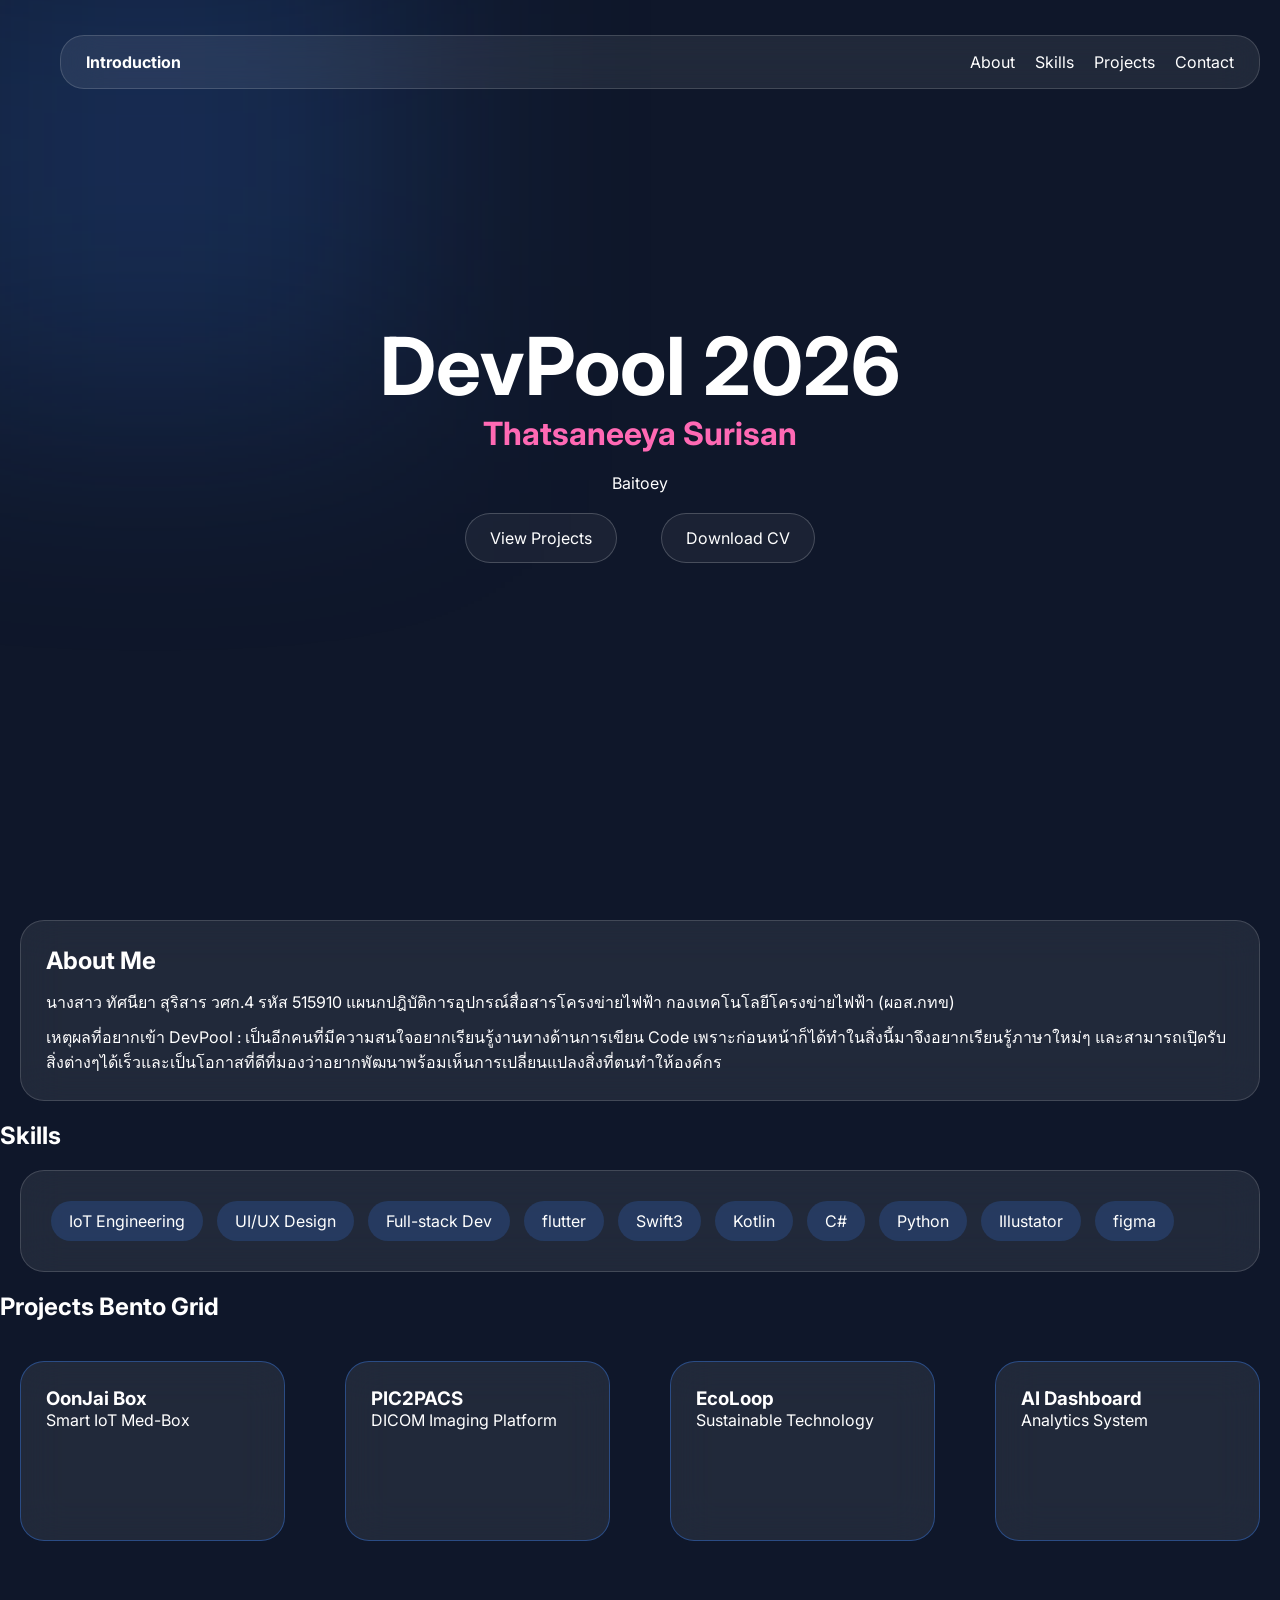
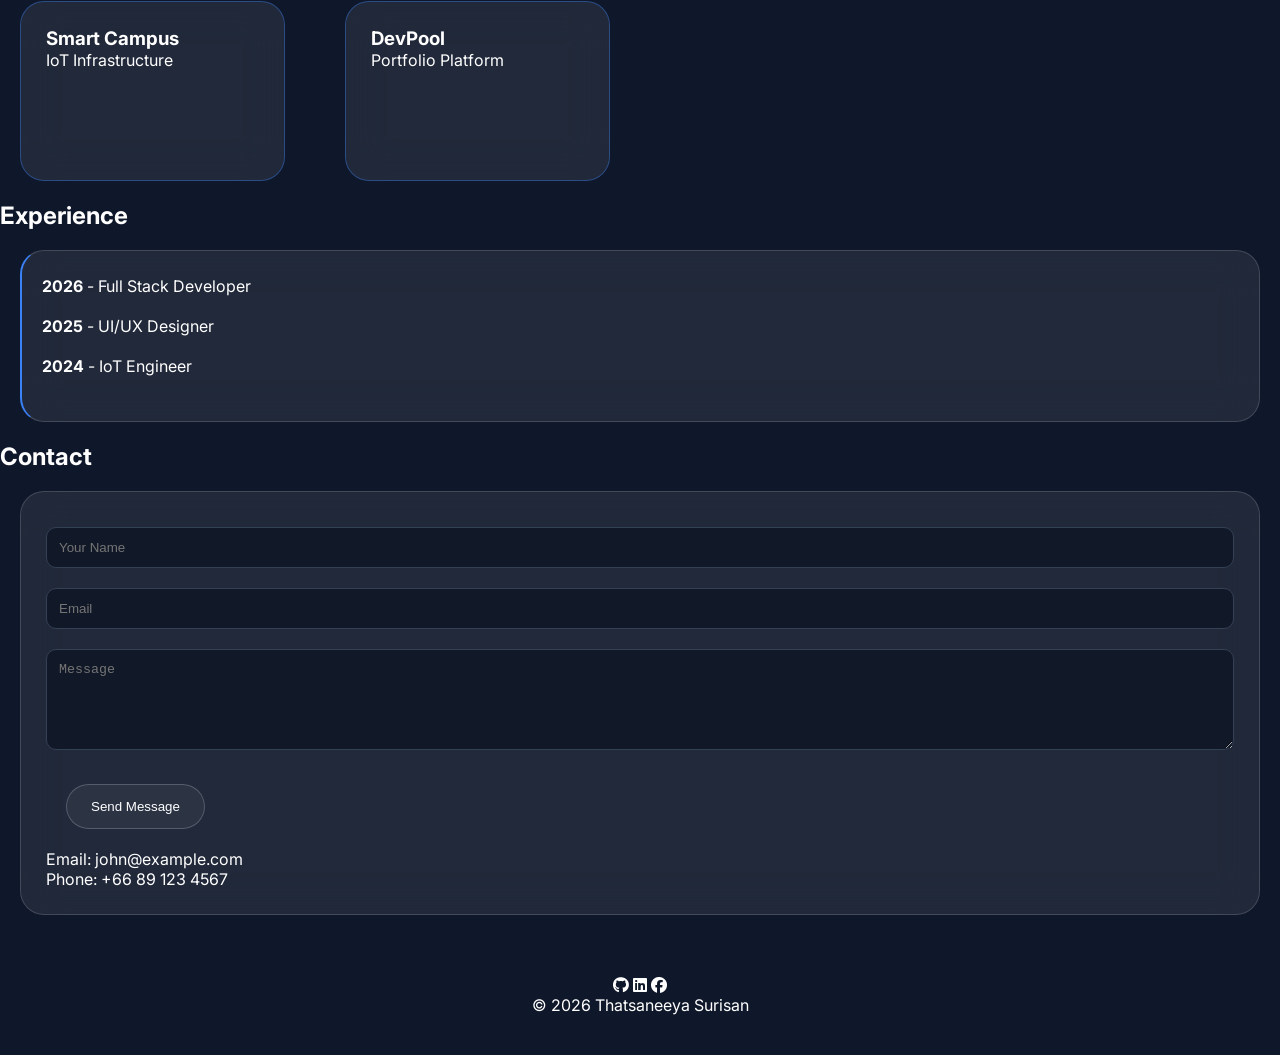
==== index.html @ 65858162 "separate file" ====
<!DOCTYPE html>
<html lang="en">
<head>
    <meta charset="UTF-8">
    <meta name="viewport" content="width=device-width, initial-scale=1.0">
    <title>Thatsaneeya Surisan | DevPool 2026</title>  
    <meta name="description" content="Professional Portfolio Website - Thatsaneeya Surisan">
    <meta property="og:title" content="Devpool 2026">
    <meta property="og:description" content="Introduction of Thatsaneeya Surisan">

    <link href="https://fonts.googleapis.com/css2?family=Inter:wght@300;400;500;600;700;800&display=swap" rel="stylesheet">
    <link rel="stylesheet" href="https://cdnjs.cloudflare.com/ajax/libs/font-awesome/6.5.2/css/all.min.css">
    <link rel="stylesheet" href="css/style.css">
</head>
<body>
    <nav class="glass">
       <div><b>Introduction</b></div>
            <ul>
            <li><a href="#about">About</a></li>
            <li><a href="#skills">Skills</a></li>
            <li><a href="#projects">Projects</a></li>
            <li><a href="#contact">Contact</a></li>
            </ul>
    </nav>
    <section class="hero">
        <div><h1>DevPool 2026</h1>
        <h2 id="typing"></h2>
        <p style="margin-top:20px">Baitoey</p>
        <a class="btn" href="#projects">View Projects</a>
        <a class="btn" href="#">Download CV</a>
    </div>
        
    </section>
    <section id="about" class="reveal">
       <div class="glass card">
    <h2>About Me</h2>
    <p style="margin-top:15px">
    นางสาว ทัศนียา สุริสาร วศก.4 รหัส 515910 แผนกปฎิบัติการอุปกรณ์สื่อสารโครงข่ายไฟฟ้า กองเทคโนโลยีโครงข่ายไฟฟ้า (ผอส.กทข)
    </p>
    <p style="margin-top: 10px;">
    เหตุผลที่อยากเข้า DevPool : เป็นอีกคนที่มีความสนใจอยากเรียนรู้งานทางด้านการเขียน Code เพราะก่อนหน้าก็ได้ทำในสิ่งนี้มาจึงอยากเรียนรู้ภาษาใหม่ๆ และสามารถเปฺิดรับสิ่งต่างๆได้เร็วและเป็นโอกาสที่ดีที่มองว่าอยากพัฒนาพร้อมเห็นการเปลี่ยนแปลงสิ่งที่ตนทำให้องค์กร
    </p>
    </div>
    </section>
    
    <section id="skills" class="reveal">
    <h2>Skills</h2>
    <div class="glass card skills" style="margin-top:20px">
    <span>IoT Engineering</span>
    <span>UI/UX Design</span>
    <span>Full-stack Dev</span>
    <span>flutter</span>
    <span>Swift3</span>
    <span>Kotlin</span>
    <span>C#</span>
    <span>Python</span>
    <span>Illustator</span>
    <span>figma</span>
    </div>
    </section>

    <section id="projects" class="reveal">
    <h2>Projects Bento Grid</h2>
    <div class="grid" style="margin-top:20px">
    <div class="glass card project"><h3>OonJai Box</h3><p>Smart IoT Med-Box</p></div>
    <div class="glass card project"><h3>PIC2PACS</h3><p>DICOM Imaging Platform</p></div>
    <div class="glass card project"><h3>EcoLoop</h3><p>Sustainable Technology</p></div>
    <div class="glass card project"><h3>AI Dashboard</h3><p>Analytics System</p></div>
    <div class="glass card project"><h3>Smart Campus</h3><p>IoT Infrastructure</p></div>
    <div class="glass card project"><h3>DevPool</h3><p>Portfolio Platform</p></div>
    </div>
    </section>

    <section class="reveal">
    <h2>Experience</h2>
    <div class="timeline glass card">
    <div><b>2026</b> - Full Stack Developer</div>
    <div><b>2025</b> - UI/UX Designer</div>
    <div><b>2024</b> - IoT Engineer</div>
    </div>
    </section>

    <section id="contact" class="reveal">
    <h2>Contact</h2>
    <div class="glass card contact">
    <input placeholder="Your Name">
    <input placeholder="Email">
    <textarea rows="5" placeholder="Message"></textarea>
    <button class="btn">Send Message</button>
    <p>Email: john@example.com</p>
    <p>Phone: +66 89 123 4567</p>
    </div>
    </section>

    <footer>
    <i class="fab fa-github"></i>
    <i class="fab fa-linkedin"></i>
    <i class="fab fa-facebook"></i>
    <p>© 2026 Thatsaneeya Surisan</p>
    </footer>

    <button id="topBtn"><i class="fa fa-arrow-up"></i></button>
    <script src="js/script.js"></script>
</body>
</html>
---- css/style.css ----
:root{
--bgblack:#0f172a;
--glass:rgba(255,255,255,.08);
--border:rgba(255,255,255,.15);
--blue:#3b82f6;
--pink:#ff69b4;
--cyan:#22d3ee;
--text:#fff;
}
*{margin:0;padding:0;box-sizing:border-box;scroll-behavior:smoo}
body{
font-family:Inter,sans-serif;
background:var(--bgblack);
color:white;
overflow-x:hidden;
}
body::before{
content:'';
position:fixed;
width:500px;height:500px;
background:rgba(59,130,246,.2);
filter:blur(120px);
top:-100px;left:-100px;
z-index:-1;
}
.glass{
background:var(--glass);
backdrop-filter:blur(20px);
border:1px solid var(--border);
border-radius:24px;
margin:20px;
}
nav{
position:fixed;top:15px;left:50%;
transform:translateX(-50%);
width:min(1200px,95%);
padding:16px 25px;
display:flex;justify-content:space-between;
z-index:999;
}
nav ul{display:flex;gap:20px;list-style:none}
nav a{color:white;text-decoration:none}
<!--intro-->
section{padding:100px 8%}
.hero{min-height:100vh;display:flex;align-items:center;justify-content:center;text-align:center}
.hero h1{font-size:5rem}
.hero h2{font-size:2rem;color:var(--pink)}
.btn{
display:inline-block;
padding:14px 24px;
margin:20px;
border-radius:50px;
text-decoration:none;
color:white;
border:1px solid rgba(255,255,255,.2);
background:rgba(255,255,255,.05);
transition:.3s;
}
.btn:hover{transform:translateY(-4px);box-shadow:0 0 25px var(--pink)}
.grid{
display:grid;
grid-template-columns:repeat(auto-fit,minmax(250px,1fr));
gap:20px;
}
.card{padding:25px}

.skills span{
display:inline-block;
padding:10px 18px;
margin:5px;
border-radius:50px;
background:rgba(59,130,246,.2);
}

.project{
min-height:180px;
border:1px solid rgba(59,130,246,.4);
}
.timeline{border-left:2px solid var(--blue);padding-left:20px}
.timeline div{margin-bottom:20px}

.contact input,.contact textarea{
width:100%;
padding:12px;
margin:10px 0;
background:#111827;
border:1px solid #334155;
color:white;
border-radius:10px;
}
footer{text-align:center;padding:40px}
#topBtn{
position:fixed;
bottom:20px;right:20px;
padding:12px 16px;
border:none;
border-radius:50%;
background:var(--blue);
color:white;
display:none;
cursor:pointer;
}
.reveal{opacity:0;transform:translateY(40px);transition:.8s}
.reveal.show{opacity:1;transform:none}
@media(max-width:768px){
.hero h1{font-size:3rem}
}
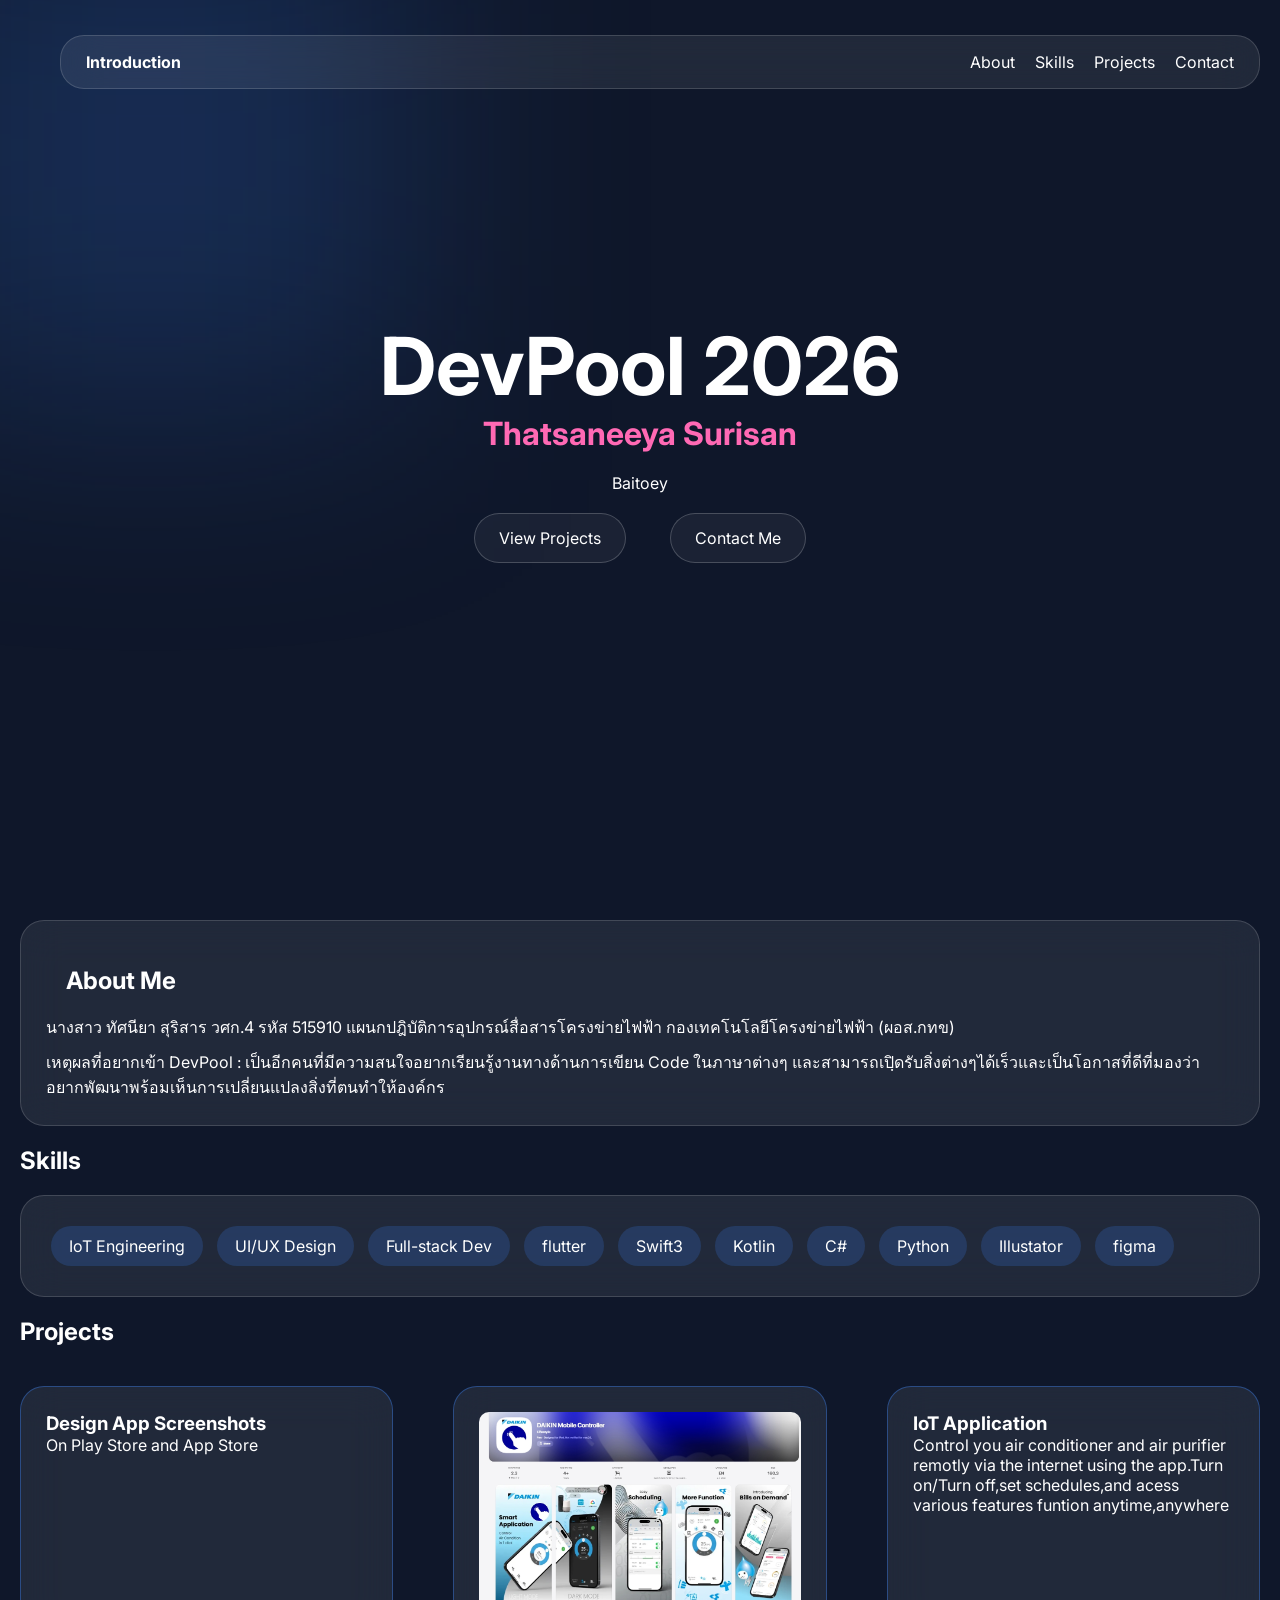
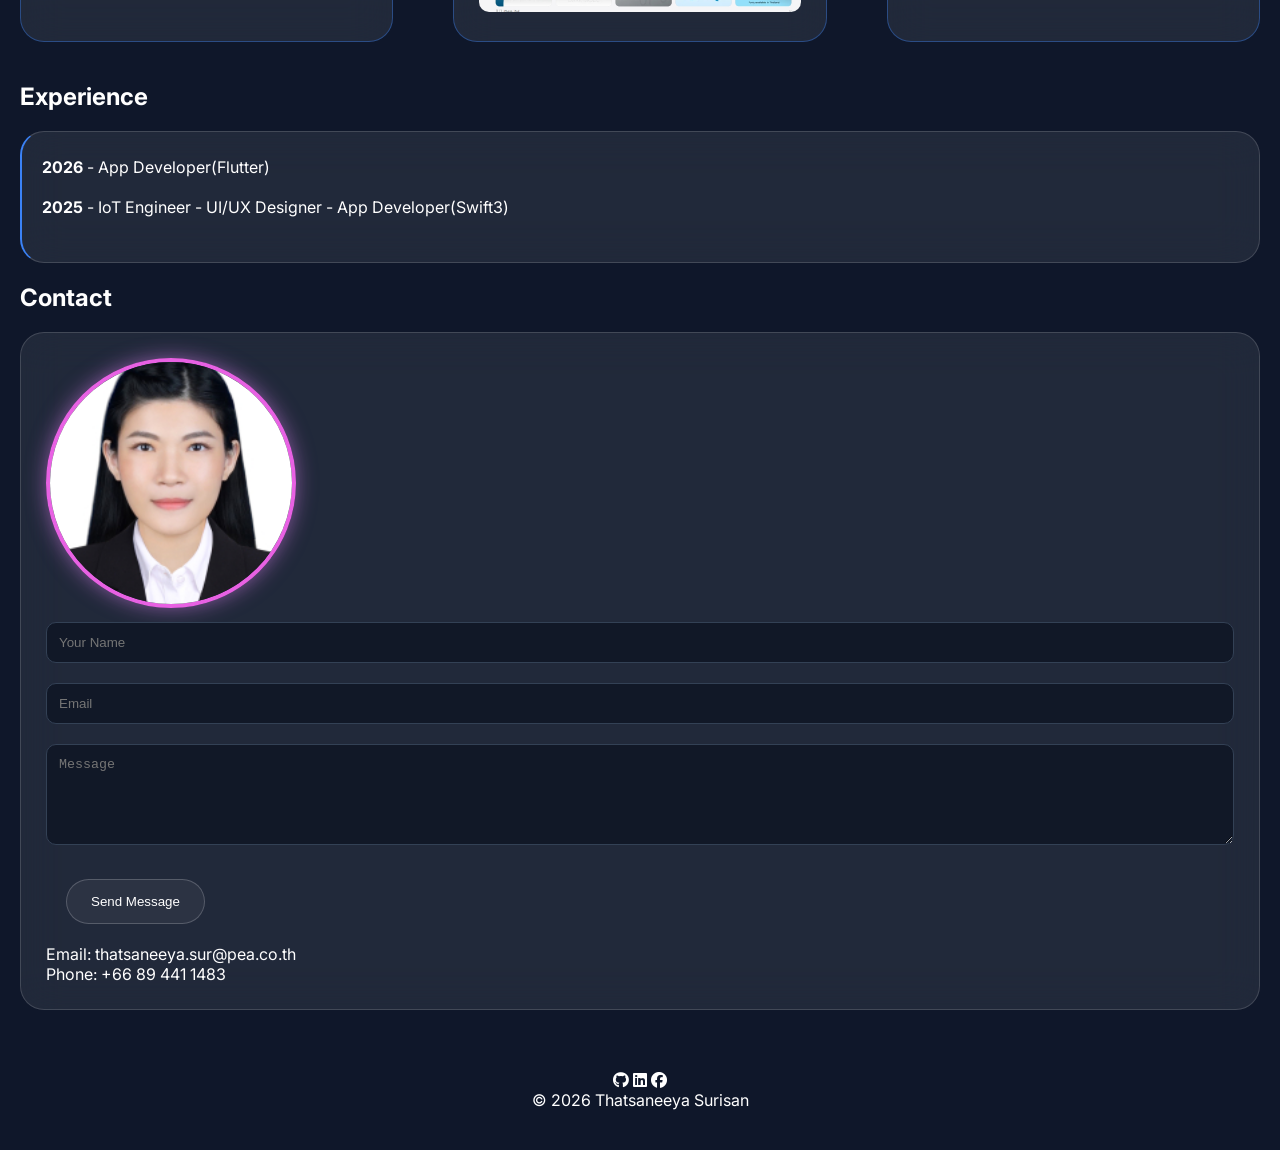
==== commit 775a5c39: "update" ====
--- a/index.html
+++ b/index.html
@@ -27,24 +27,24 @@
         <h2 id="typing"></h2>
         <p style="margin-top:20px">Baitoey</p>
         <a class="btn" href="#projects">View Projects</a>
-        <a class="btn" href="#">Download CV</a>
+        <a class="btn" href="#contact">Contact Me</a>
     </div>
         
     </section>
     <section id="about" class="reveal">
        <div class="glass card">
-    <h2>About Me</h2>
+    <h2 class="Topic">About Me</h2>
     <p style="margin-top:15px">
     นางสาว ทัศนียา สุริสาร วศก.4 รหัส 515910 แผนกปฎิบัติการอุปกรณ์สื่อสารโครงข่ายไฟฟ้า กองเทคโนโลยีโครงข่ายไฟฟ้า (ผอส.กทข)
     </p>
     <p style="margin-top: 10px;">
-    เหตุผลที่อยากเข้า DevPool : เป็นอีกคนที่มีความสนใจอยากเรียนรู้งานทางด้านการเขียน Code เพราะก่อนหน้าก็ได้ทำในสิ่งนี้มาจึงอยากเรียนรู้ภาษาใหม่ๆ และสามารถเปฺิดรับสิ่งต่างๆได้เร็วและเป็นโอกาสที่ดีที่มองว่าอยากพัฒนาพร้อมเห็นการเปลี่ยนแปลงสิ่งที่ตนทำให้องค์กร
+    เหตุผลที่อยากเข้า DevPool : เป็นอีกคนที่มีความสนใจอยากเรียนรู้งานทางด้านการเขียน Code ในภาษาต่างๆ และสามารถเปฺิดรับสิ่งต่างๆได้เร็วและเป็นโอกาสที่ดีที่มองว่าอยากพัฒนาพร้อมเห็นการเปลี่ยนแปลงสิ่งที่ตนทำให้องค์กร 
     </p>
     </div>
     </section>
     
     <section id="skills" class="reveal">
-    <h2>Skills</h2>
+    <h2 class="Topic">Skills</h2>
     <div class="glass card skills" style="margin-top:20px">
     <span>IoT Engineering</span>
     <span>UI/UX Design</span>
@@ -60,35 +60,38 @@
     </section>
 
     <section id="projects" class="reveal">
-    <h2>Projects Bento Grid</h2>
+    <h2 class="Topic">Projects</h2>
     <div class="grid" style="margin-top:20px">
-    <div class="glass card project"><h3>OonJai Box</h3><p>Smart IoT Med-Box</p></div>
-    <div class="glass card project"><h3>PIC2PACS</h3><p>DICOM Imaging Platform</p></div>
-    <div class="glass card project"><h3>EcoLoop</h3><p>Sustainable Technology</p></div>
-    <div class="glass card project"><h3>AI Dashboard</h3><p>Analytics System</p></div>
-    <div class="glass card project"><h3>Smart Campus</h3><p>IoT Infrastructure</p></div>
-    <div class="glass card project"><h3>DevPool</h3><p>Portfolio Platform</p></div>
+    <div class="glass card project"> <h3>Design App Screenshots</h3><p>On Play Store and App Store</p></div>
+    <div class="glass card project"> <img id="appleImage"
+         src="src/apple1.jpeg"
+         alt="Apple App"
+         class="project-image"
+         onclick="changeImage()"> </div>
+    <div class="glass card project"><h3>IoT Application</h3><p>Control you air conditioner and air purifier remotly via the internet using the app.Turn on/Turn off,set schedules,and acess various features funtion anytime,anywhere</p></div>
     </div>
     </section>
 
     <section class="reveal">
-    <h2>Experience</h2>
+    <h2 class="Topic">Experience</h2>
     <div class="timeline glass card">
-    <div><b>2026</b> - Full Stack Developer</div>
-    <div><b>2025</b> - UI/UX Designer</div>
-    <div><b>2024</b> - IoT Engineer</div>
+    <div><b>2026</b> - App Developer(Flutter)</div>
+    <div><b>2025</b> - IoT Engineer - UI/UX Designer - App Developer(Swift3)</div>
     </div>
     </section>
 
     <section id="contact" class="reveal">
-    <h2>Contact</h2>
+    <h2 class="Topic">Contact</h2>
     <div class="glass card contact">
+         <div class="contact-image">
+            <img src="src/me.jpg" alt="Profile">
+        </div>
     <input placeholder="Your Name">
     <input placeholder="Email">
     <textarea rows="5" placeholder="Message"></textarea>
     <button class="btn">Send Message</button>
-    <p>Email: john@example.com</p>
-    <p>Phone: +66 89 123 4567</p>
+    <p>Email: thatsaneeya.sur@pea.co.th</p>
+    <p>Phone: +66 89 441 1483</p>
     </div>
     </section>
 
--- a/css/style.css
+++ b/css/style.css
@@ -22,6 +22,10 @@
 filter:blur(120px);
 top:-100px;left:-100px;
 z-index:-1;
+}
+.Topic{
+padding:auto;
+margin:20px;
 }
 .glass{
 background:var(--glass);
@@ -79,6 +83,12 @@
 .timeline{border-left:2px solid var(--blue);padding-left:20px}
 .timeline div{margin-bottom:20px}
 
+.project-image{
+width:100%;
+height:200px;
+object-fit :cover;
+border-radius:10px;
+}
 .contact input,.contact textarea{
 width:100%;
 padding:12px;
@@ -87,6 +97,14 @@
 border:1px solid #334155;
 color:white;
 border-radius:10px;
+}
+.contact-image img {
+width: 250px;
+height: 250px;
+border-radius: 50%;
+object-fit: cover;
+border: 4px solid #e861e3;
+box-shadow: 0 0 20px rgba(235, 137, 255, 0.5);
 }
 footer{text-align:center;padding:40px}
 #topBtn{
